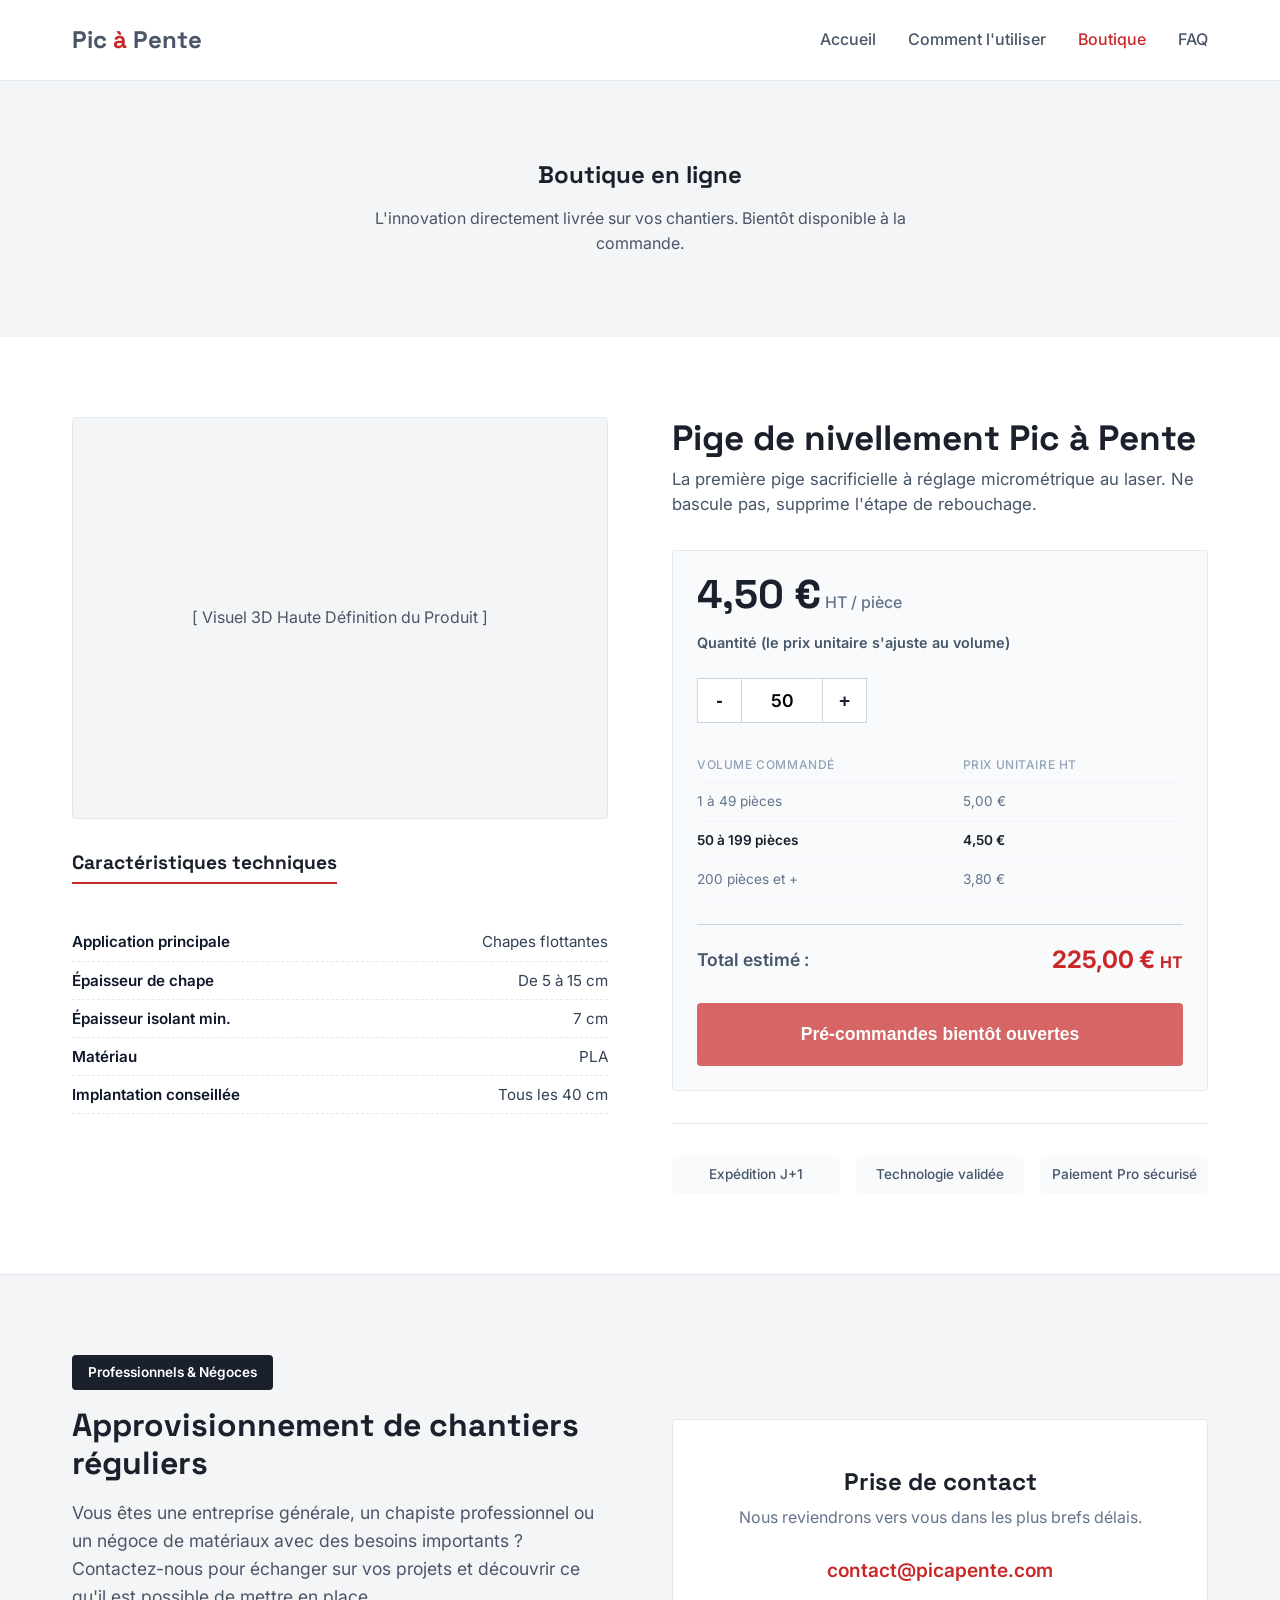
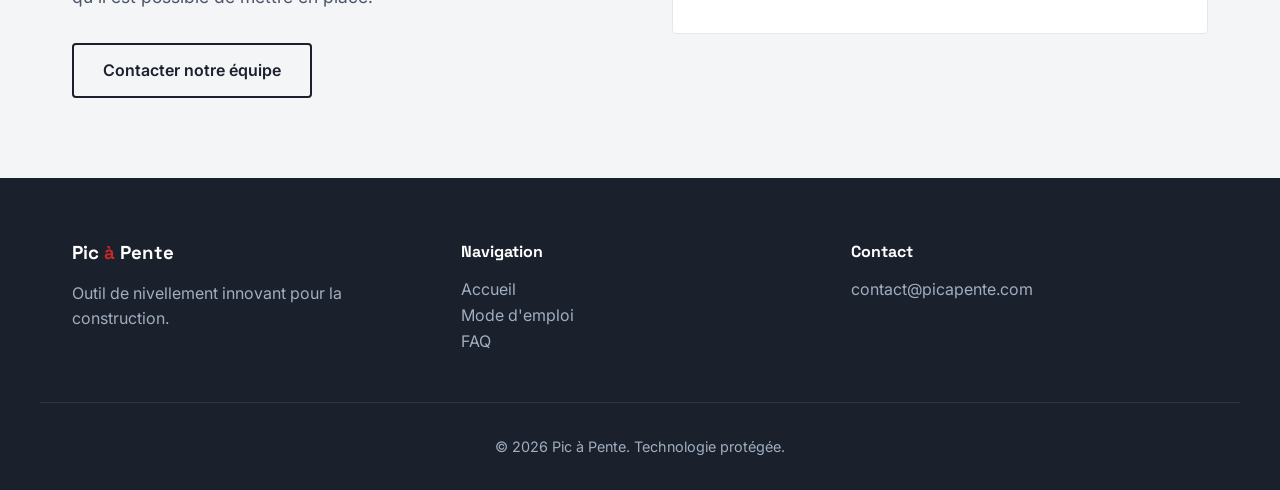
==== boutique.html @ 2825bd61 "Add files via upload" ====
<!DOCTYPE html>
<html lang="fr">
<head>
    <meta charset="UTF-8">
    <meta name="viewport" content="width=device-width, initial-scale=1.0">
    <title>Boutique Pic à Pente | Matériel de nivellement professionnel</title>
    <link href="https://fonts.googleapis.com/css2?family=Inter:wght@400;500;600;700&family=Space+Grotesk:wght@500;600;700&display=swap" rel="stylesheet">
    <link rel="stylesheet" href="style.css">
    <style>
        /* Styles spécifiques e-commerce BTP */
        .tech-list {
            list-style: none;
            padding: 0;
            margin: 1.5rem 0;
            font-size: 0.95rem;
            color: #334155;
        }
        .tech-list li {
            padding: 0.4rem 0;
            border-bottom: 1px dashed #e2e8f0;
            display: flex;
            justify-content: space-between;
        }
        .tech-list li span:first-child {
            font-weight: 600;
            color: #0f172a;
        }

        /* Grille tarifaire discrète */
        .discount-table {
            width: 100%;
            border-collapse: collapse;
            margin-bottom: 1.5rem;
            font-size: 0.85rem;
            color: #64748b;
        }
        .discount-table th, .discount-table td {
            padding: 0.5rem 0;
            text-align: left;
            border-bottom: 1px solid #f1f5f9;
        }
        .discount-table th {
            color: #94a3b8;
            font-weight: 500;
            text-transform: uppercase;
            font-size: 0.75rem;
            letter-spacing: 0.05em;
        }
        .row-active {
            color: var(--dark);
            font-weight: 600;
        }

        .cart-box {
            background: #f8fafc;
            border: 1px solid #e2e8f0;
            padding: 1.5rem;
            border-radius: 4px;
            margin-top: 1rem;
        }
        
        .price-huge {
            font-size: 2.5rem;
            font-weight: 700;
            color: var(--dark);
            line-height: 1;
            font-family: var(--font-head);
        }
        .price-ht {
            font-size: 1rem;
            color: #64748b;
            font-weight: 500;
        }

        .qty-controls {
            display: flex;
            align-items: center;
            gap: 0;
            margin: 1.5rem 0;
        }
        .qty-btn {
            background: var(--white);
            border: 1px solid #cbd5e1;
            color: var(--dark);
            font-size: 1.2rem;
            font-weight: bold;
            width: 45px;
            height: 45px;
            cursor: pointer;
            transition: 0.2s;
        }
        .qty-btn:hover { background: #f1f5f9; }
        .qty-input {
            width: 80px;
            height: 45px;
            text-align: center;
            font-size: 1.1rem;
            font-weight: 600;
            border: 1px solid #cbd5e1;
            border-left: none;
            border-right: none;
            font-family: var(--font-body);
        }
        /* Masquer les flèches natives de l'input number */
        .qty-input::-webkit-outer-spin-button,
        .qty-input::-webkit-inner-spin-button { -webkit-appearance: none; margin: 0; }
        .qty-input[type=number] { -moz-appearance: textfield; }

        .total-row {
            display: flex;
            justify-content: space-between;
            align-items: center;
            padding-top: 1rem;
            border-top: 1px solid #cbd5e1;
            margin-bottom: 1.5rem;
        }

        .reassurance-bar {
            display: grid;
            grid-template-columns: repeat(3, 1fr);
            gap: 1rem;
            margin-top: 2rem;
            padding-top: 2rem;
            border-top: 1px solid #e2e8f0;
            text-align: center;
        }
        .reassurance-item {
            font-size: 0.85rem;
            color: #475569;
            font-weight: 500;
            padding: 0.5rem;
            background: #f8fafc;
            border-radius: 4px;
        }
    </style>
</head>
<body>

    <nav class="navbar">
        <div class="container">
            <a href="index.html" class="logo">Pic <span class="text-red">à </span>Pente</a>
            <div class="menu-toggle">☰</div>
            <ul class="nav-links">
                <li><a href="index.html">Accueil</a></li>
                <li><a href="guide.html">Comment l'utiliser</a></li>
                <li><a href="boutique.html" class="text-red">Boutique</a></li>
                <li><a href="faq.html">FAQ</a></li>
            </ul>
        </div>
    </nav>

    <main>
        <!-- En-tête de page standard -->
        <section class="section bg-grey text-center">
            <div class="container">
                <h1>Boutique en ligne</h1>
                <p style="max-width: 600px; margin: 0 auto;">L'innovation directement livrée sur vos chantiers. Bientôt disponible à la commande.</p>
            </div>
        </section>

        <!-- FICHE PRODUIT BTP -->
        <section class="section">
            <div class="container grid-2" style="align-items: start; gap: 4rem;">
                
                <!-- Colonne Gauche : Visuels & Infos -->
                <div>
                    <!-- Visuel principal -->
                    <div style="background: var(--grey-bg); border: 1px solid #e2e8f0; border-radius: 4px; padding: 2rem; display: flex; align-items: center; justify-content: center; aspect-ratio: 4/3; margin-bottom: 2rem;">
                        <span style="color: var(--grey-text);">[ Visuel 3D Haute Définition du Produit ]</span>
                    </div>

                    <!-- Fiche Technique Rapide -->
                    <h3 style="font-size: 1.2rem; border-bottom: 2px solid var(--red); padding-bottom: 0.5rem; display: inline-block;">Caractéristiques techniques</h3>
                    <ul class="tech-list">
                        <li><span>Application principale</span> <span>Chapes flottantes</span></li>
                        <li><span>Épaisseur de chape</span> <span>De 5 à 15 cm</span></li>
                        <li><span>Épaisseur isolant min.</span> <span>7 cm</span></li>
                        <li><span>Matériau</span> <span>PLA</span></li>
                        <li><span>Implantation conseillée</span> <span>Tous les 40 cm</span></li>
                    </ul>
                </div>

                <!-- Colonne Droite : Achat & Tarification -->
                <div>
                    <h1 style="font-size: 2.2rem; margin-top: 0; margin-bottom: 0.5rem;">Pige de nivellement Pic à Pente</h1>
                    <p style="color: #475569; font-size: 1.05rem; margin-bottom: 2rem; line-height: 1.5;">
                        La première pige sacrificielle à réglage micrométrique au laser. Ne bascule pas, supprime l'étape de rebouchage.
                    </p>

                    <!-- Module d'Achat Dynamique -->
                    <div class="cart-box">
                        
                        <div style="margin-bottom: 1rem;">
                            <span class="price-huge" id="display-unit-price">5,00 €</span> <span class="price-ht">HT / pièce</span>
                        </div>

                        <label style="display: block; font-weight: 600; font-size: 0.9rem; color: #475569;">Quantité (le prix unitaire s'ajuste au volume)</label>
                        
                        <div class="qty-controls">
                            <button type="button" class="qty-btn" onclick="updateQty(-10)">-</button>
                            <input type="number" id="qty" class="qty-input" value="50" min="1" oninput="calculatePrice()">
                            <button type="button" class="qty-btn" onclick="updateQty(10)">+</button>
                        </div>

                        <!-- Grille Dégressive Discrète -->
                        <table class="discount-table" id="pricing-table">
                            <thead>
                                <tr>
                                    <th>Volume commandé</th>
                                    <th>Prix unitaire HT</th>
                                </tr>
                            </thead>
                            <tbody>
                                <tr id="row-tier1">
                                    <td>1 à 49 pièces</td>
                                    <td>5,00 €</td>
                                </tr>
                                <tr id="row-tier2" class="row-active">
                                    <td>50 à 199 pièces</td>
                                    <td>4,50 €</td>
                                </tr>
                                <tr id="row-tier3">
                                    <td>200 pièces et +</td>
                                    <td>3,80 €</td>
                                </tr>
                            </tbody>
                        </table>

                        <div class="total-row">
                            <span style="font-size: 1.1rem; font-weight: 600; color: #475569;">Total estimé :</span>
                            <span style="font-size: 1.5rem; font-weight: 700; color: var(--red);" id="display-total">225,00 € <span style="font-size: 1rem;">HT</span></span>
                        </div>

                        <button class="btn btn-primary" style="width: 100%; opacity: 0.7; cursor: not-allowed; padding: 1.2rem; font-size: 1.1rem; border-radius: 4px;">
                            Pré-commandes bientôt ouvertes
                        </button>
                    </div>

                    <!-- Réassurance BTP (Sans Emojis) -->
                    <div class="reassurance-bar">
                        <div class="reassurance-item">Expédition J+1</div>
                        <div class="reassurance-item">Technologie validée</div>
                        <div class="reassurance-item">Paiement Pro sécurisé</div>
                    </div>

                </div>

            </div>
        </section>

        <!-- ESPACE GROS CHANTIERS / PALETTES -->
        <section class="section bg-grey" style="border-top: 1px solid #e2e8f0;">
            <div class="container grid-2" style="align-items: center; gap: 4rem;">
                <div>
                    <span class="badge" style="background: var(--dark); color: white; border: none; margin-bottom: 1rem; border-radius: 4px;">Professionnels & Négoces</span>
                    <h2 style="font-family: var(--font-head); font-size: 2rem; margin-bottom: 1rem;">Approvisionnement de chantiers réguliers</h2>
                    <p style="font-size: 1.1rem; color: #4a5568; line-height: 1.6; margin-bottom: 2rem;">
                        Vous êtes une entreprise générale, un chapiste professionnel ou un négoce de matériaux avec des besoins importants ? Contactez-nous pour échanger sur vos projets et découvrir ce qu'il est possible de mettre en place.
                    </p>
                    <a href="mailto:contact@picapente.com?subject=Demande de contact - Volumes et chantiers" class="btn btn-outline" style="border-color: var(--dark); color: var(--dark); border-radius: 4px;">
                        Contacter notre équipe
                    </a>
                </div>
                <div style="background: var(--white); padding: 3rem; border-radius: 4px; text-align: center; border: 1px solid #e2e8f0;">
                    <h3 style="margin-bottom: 0.5rem; font-size: 1.5rem;">Prise de contact</h3>
                    <p style="color: #64748b; margin-bottom: 1.5rem;">Nous reviendrons vers vous dans les plus brefs délais.</p>
                    <p style="font-weight: 600; font-size: 1.2rem; color: var(--red);">contact@picapente.com</p>
                </div>
            </div>
        </section>
    </main>

    <footer class="footer">
        <div class="container grid-3">
            <div>
                <h3 style="color: var(--white);">Pic <span class="text-red">à </span>Pente</h3>
                <p>Outil de nivellement innovant pour la construction.</p>
            </div>
            <div>
                <h4 style="color: var(--white);">Navigation</h4>
                <ul style="list-style:none;">
                    <li><a href="index.html">Accueil</a></li>
                    <li><a href="guide.html">Mode d'emploi</a></li>
                    <li><a href="faq.html">FAQ</a></li>
                </ul>
            </div>
            <div>
                <h4 style="color: var(--white);">Contact</h4>
                <p>contact@picapente.com</p>
            </div>
        </div>
        <div class="container footer-bottom">
            <p>&copy; 2026 Pic à Pente. Technologie protégée.</p>
        </div>
    </footer>
    
    <!-- SCRIPT DE CALCUL DYNAMIQUE BTP -->
    <script>
        // Tarification HT
        const tiers = [
            { min: 1, max: 49, price: 5.00, rowId: 'row-tier1' },
            { min: 50, max: 199, price: 4.50, rowId: 'row-tier2' },
            { min: 200, max: Infinity, price: 3.80, rowId: 'row-tier3' }
        ];

        const qtyInput = document.getElementById('qty');
        const displayUnitPrice = document.getElementById('display-unit-price');
        const displayTotal = document.getElementById('display-total');

        // Formater en monnaie FR (ex: 4,50 €)
        function formatPrice(price) {
            return price.toLocaleString('fr-FR', { minimumFractionDigits: 2, maximumFractionDigits: 2 }) + ' €';
        }

        // Mettre à jour via les boutons + et -
        function updateQty(change) {
            let currentQty = parseInt(qtyInput.value) || 0;
            let newQty = currentQty + change;
            if (newQty < 1) newQty = 1;
            qtyInput.value = newQty;
            calculatePrice();
        }

        // Calculer les prix et mettre à jour l'interface
        function calculatePrice() {
            let qty = parseInt(qtyInput.value) || 1;
            if (qty < 1) {
                qty = 1;
                qtyInput.value = 1;
            }

            let currentTier = tiers[0];

            // Trouver le bon palier
            for (let tier of tiers) {
                document.getElementById(tier.rowId).classList.remove('row-active');
                if (qty >= tier.min && qty <= tier.max) {
                    currentTier = tier;
                }
            }

            // Activer la ligne du tableau correspondante
            document.getElementById(currentTier.rowId).classList.add('row-active');

            // Calculs
            let unitPrice = currentTier.price;
            let total = qty * unitPrice;

            // Mise à jour de l'affichage
            displayUnitPrice.textContent = formatPrice(unitPrice);
            displayTotal.innerHTML = formatPrice(total) + ' <span style="font-size: 1rem;">HT</span>';
        }

        // Init au chargement
        document.addEventListener("DOMContentLoaded", calculatePrice);
    </script>
</body>
</html>
---- style.css ----
/* =========================================
   VARIABLES & RESET
========================================= */
:root {
    --red: #C82828;
    --red-dark: #A01F1F;
    --grey-bg: #F4F5F7;
    --grey-text: #4A5568;
    --dark: #1A202C;
    --white: #FFFFFF;
    
    --font-head: 'Space Grotesk', sans-serif;
    --font-body: 'Inter', sans-serif;
    
    --radius: 8px;
    --transition: all 0.3s ease;
}

*, *::before, *::after {
    box-sizing: border-box;
    margin: 0;
    padding: 0;
}

html {
    scroll-behavior: smooth;
}

body {
    font-family: var(--font-body);
    color: var(--grey-text);
    background-color: var(--white);
    line-height: 1.6;
    overflow-x: hidden;
}

h1, h2, h3, h4 {
    font-family: var(--font-head);
    color: var(--dark);
    line-height: 1.2;
    margin-bottom: 1rem;
}

a {
    text-decoration: none;
    color: inherit;
}

/* =========================================
   LAYOUT & UTILITIES
========================================= */
.container {
    width: 100%;
    max-width: 1200px;
    margin: 0 auto;
    padding: 0 2rem;
}

.section {
    padding: 5rem 0;
}

.text-center { text-align: center; }
.text-red { color: var(--red); }
.bg-grey { background-color: var(--grey-bg); }

.grid-2, .grid-3 {
    display: grid;
    gap: 2rem;
}
.grid-2 { grid-template-columns: repeat(2, 1fr); }
.grid-3 { grid-template-columns: repeat(3, 1fr); }

/* =========================================
   COMPONENTS
========================================= */
.btn {
    display: inline-block;
    padding: 0.8rem 1.8rem;
    border-radius: var(--radius);
    font-weight: 600;
    transition: var(--transition);
    border: 2px solid transparent;
    cursor: pointer;
}
.btn-primary { background: var(--red); color: var(--white); }
.btn-primary:hover { background: var(--red-dark); }
.btn-outline { border-color: var(--red); color: var(--red); }
.btn-outline:hover { background: var(--red); color: var(--white); }

.badge {
    display: inline-block;
    background: var(--white);
    border: 1px solid var(--red);
    color: var(--red);
    padding: 0.4rem 1rem;
    border-radius: 50px;
    font-size: 0.85rem;
    font-weight: 600;
    margin-bottom: 1.5rem;
}

.card {
    background: var(--white);
    padding: 2.5rem;
    border-radius: var(--radius);
    box-shadow: 0 4px 6px rgba(0,0,0,0.05);
    border: 1px solid #E2E8F0;
    transition: var(--transition);
}
.card:hover { transform: translateY(-5px); box-shadow: 0 10px 15px rgba(0,0,0,0.1); }

/* =========================================
   NAVIGATION & FOOTER
========================================= */
.navbar {
    background: var(--white);
    border-bottom: 1px solid #E2E8F0;
    position: sticky;
    top: 0;
    z-index: 1000;
}
.navbar .container {
    display: flex;
    justify-content: space-between;
    align-items: center;
    height: 80px;
}
.logo {
    font-family: var(--font-head);
    font-size: 1.5rem;
    font-weight: 700;
}
.nav-links {
    display: flex;
    gap: 2rem;
    list-style: none;
}
.nav-links a { font-weight: 500; transition: var(--transition); }
.nav-links a:hover { color: var(--red); }
.menu-toggle { display: none; font-size: 1.5rem; cursor: pointer; color: var(--dark); }

.footer {
    background: var(--dark);
    color: var(--white);
    padding: 4rem 0 2rem;
    margin-top: auto;
}
.footer p, .footer a { color: #A0AEC0; }
.footer a:hover { color: var(--white); }
.footer-bottom { text-align: center; margin-top: 3rem; padding-top: 2rem; border-top: 1px solid #2D3748; font-size: 0.9rem; }

/* =========================================
   PAGE SPECIFICS (FAQ)
========================================= */
.faq-item {
    border-bottom: 1px solid #E2E8F0;
    padding: 1.5rem 0;
}
.faq-question {
    display: flex;
    justify-content: space-between;
    align-items: center;
    cursor: pointer;
    font-family: var(--font-head);
    font-weight: 600;
    font-size: 1.1rem;
    color: var(--dark);
}
.faq-answer {
    max-height: 0;
    overflow: hidden;
    transition: max-height 0.3s ease;
}
.faq-answer p { margin-top: 1rem; }
.faq-item.active .faq-answer { max-height: 300px; }
.faq-item.active .faq-question { color: var(--red); }
.faq-icon { transition: transform 0.3s ease; font-size: 1.2rem; }
.faq-item.active .faq-icon { transform: rotate(45deg); }

/* =========================================
   RESPONSIVE (MOBILE)
========================================= */
@media (max-width: 768px) {
    .grid-2, .grid-3 { grid-template-columns: 1fr; }
    .section { padding: 3rem 0; }
    
    /* Menu Mobile */
    .menu-toggle { display: block; }
    .nav-links {
        position: absolute;
        top: 80px;
        left: 0;
        width: 100%;
        background: var(--white);
        flex-direction: column;
        gap: 0;
        border-bottom: 1px solid #E2E8F0;
        clip-path: polygon(0 0, 100% 0, 100% 0, 0 0);
        transition: clip-path 0.3s ease-in-out;
    }
    .nav-links.active { clip-path: polygon(0 0, 100% 0, 100% 100%, 0 100%); }
    .nav-links li { text-align: center; padding: 1rem; border-top: 1px solid #F4F5F7; }
    
    h1 { font-size: 2.5rem; }
}
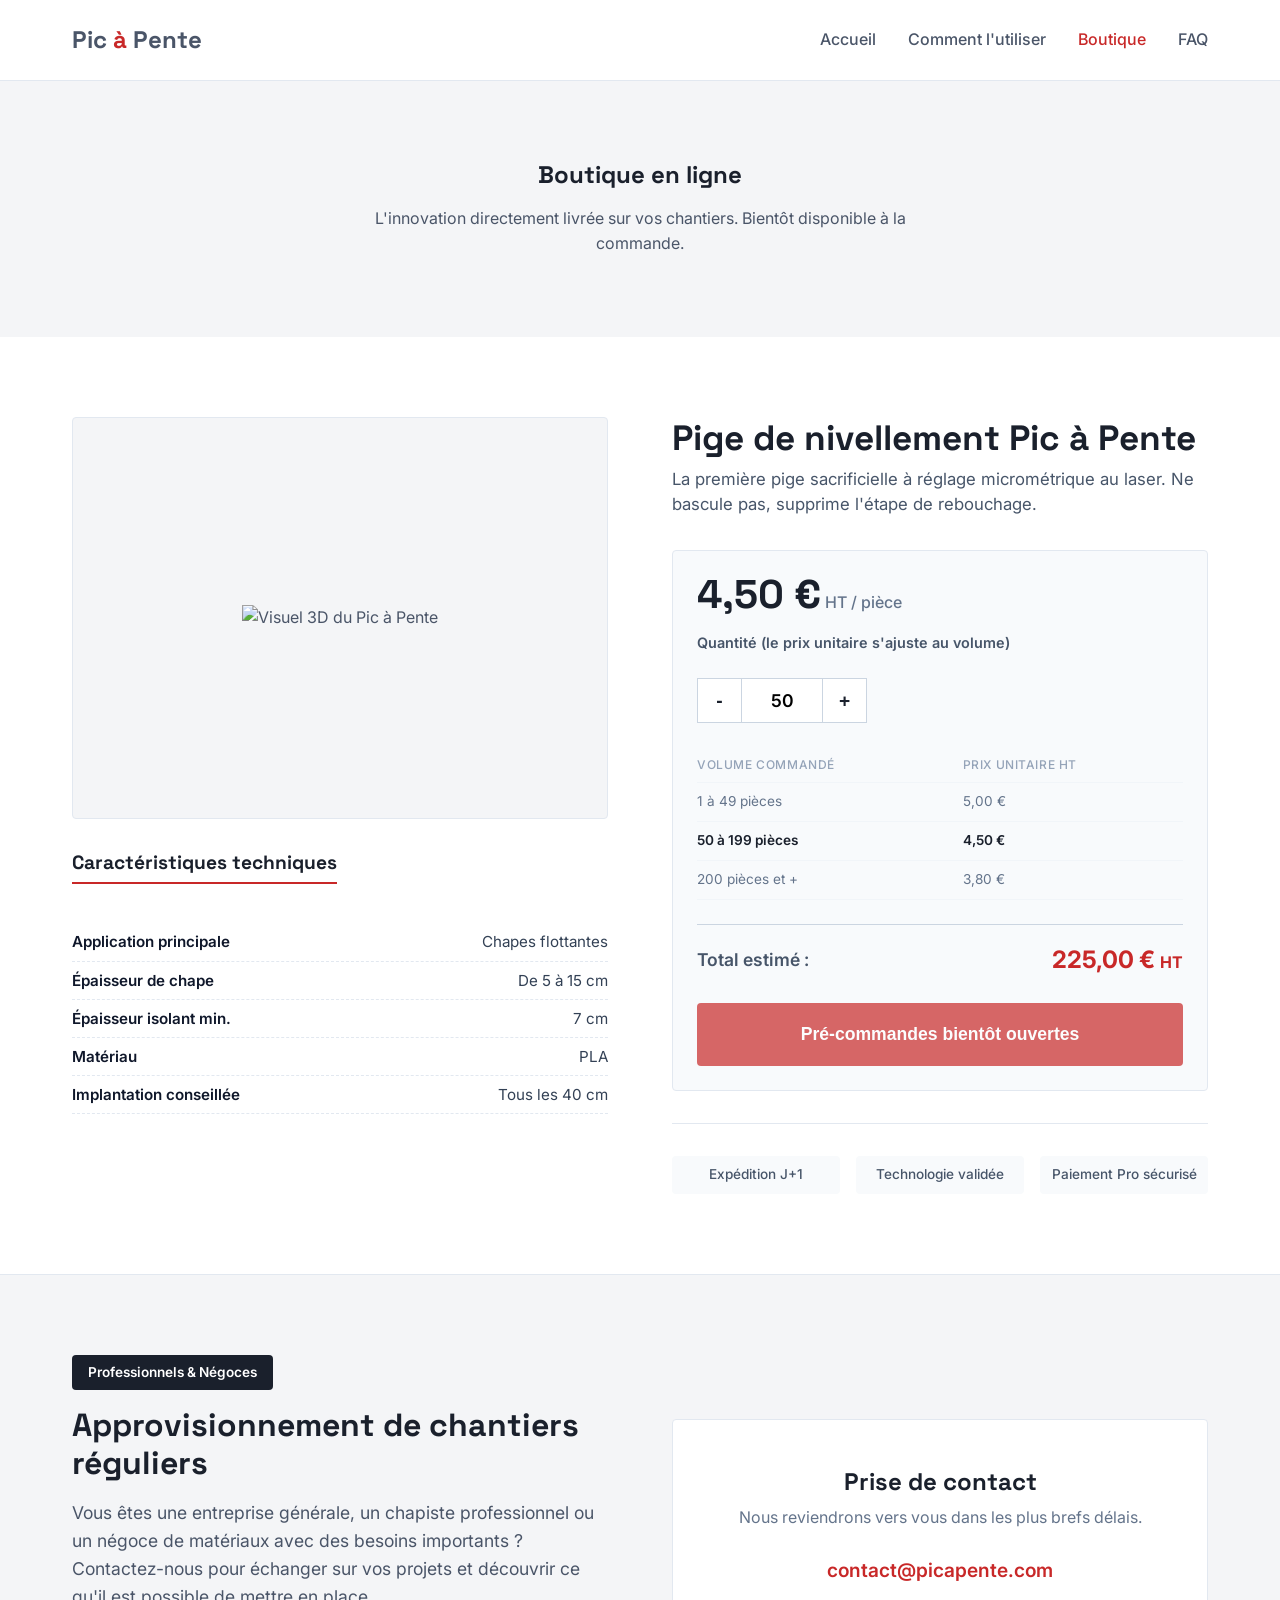
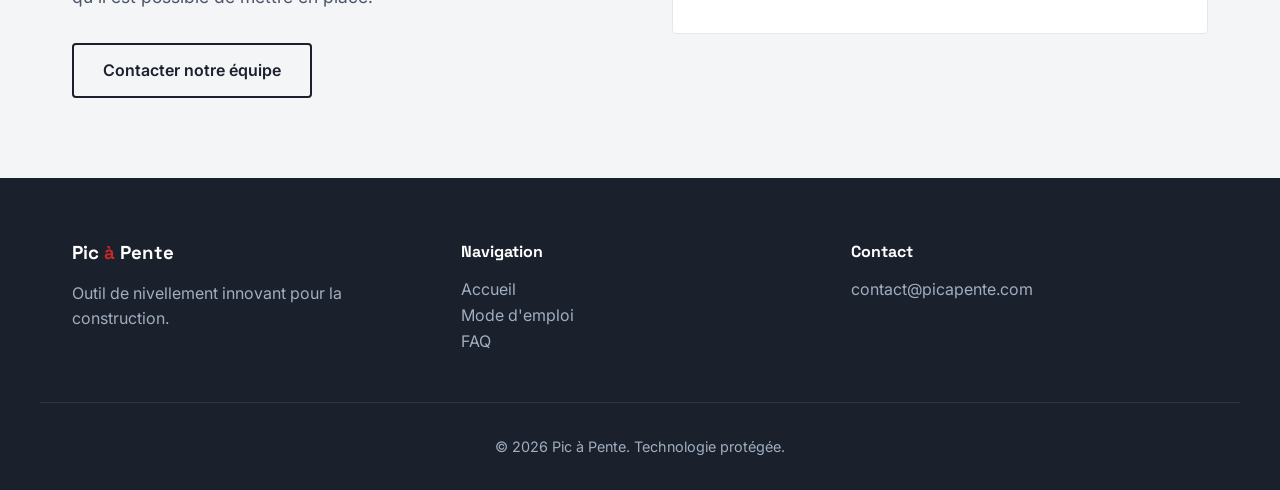
==== commit 79f2dc53: "Update boutique.html" ====
--- a/boutique.html
+++ b/boutique.html
@@ -165,8 +165,10 @@
                 <!-- Colonne Gauche : Visuels & Infos -->
                 <div>
                     <!-- Visuel principal -->
-                    <div style="background: var(--grey-bg); border: 1px solid #e2e8f0; border-radius: 4px; padding: 2rem; display: flex; align-items: center; justify-content: center; aspect-ratio: 4/3; margin-bottom: 2rem;">
-                        <span style="color: var(--grey-text);">[ Visuel 3D Haute Définition du Produit ]</span>
+                    <div style="background: var(--grey-bg); border: 1px solid #e2e8f0; border-radius: 4px; padding: 1rem; display: flex; align-items: center; justify-content: center; aspect-ratio: 4/3; margin-bottom: 2rem; overflow: hidden;">
+                        
+                        <img src="images/ton-image.png" alt="Visuel 3D du Pic à Pente" style="max-width: 100%; max-height: 100%; object-fit: contain;">
+                    
                     </div>
 
                     <!-- Fiche Technique Rapide -->
@@ -355,4 +357,4 @@
         document.addEventListener("DOMContentLoaded", calculatePrice);
     </script>
 </body>
-</html>+</html>
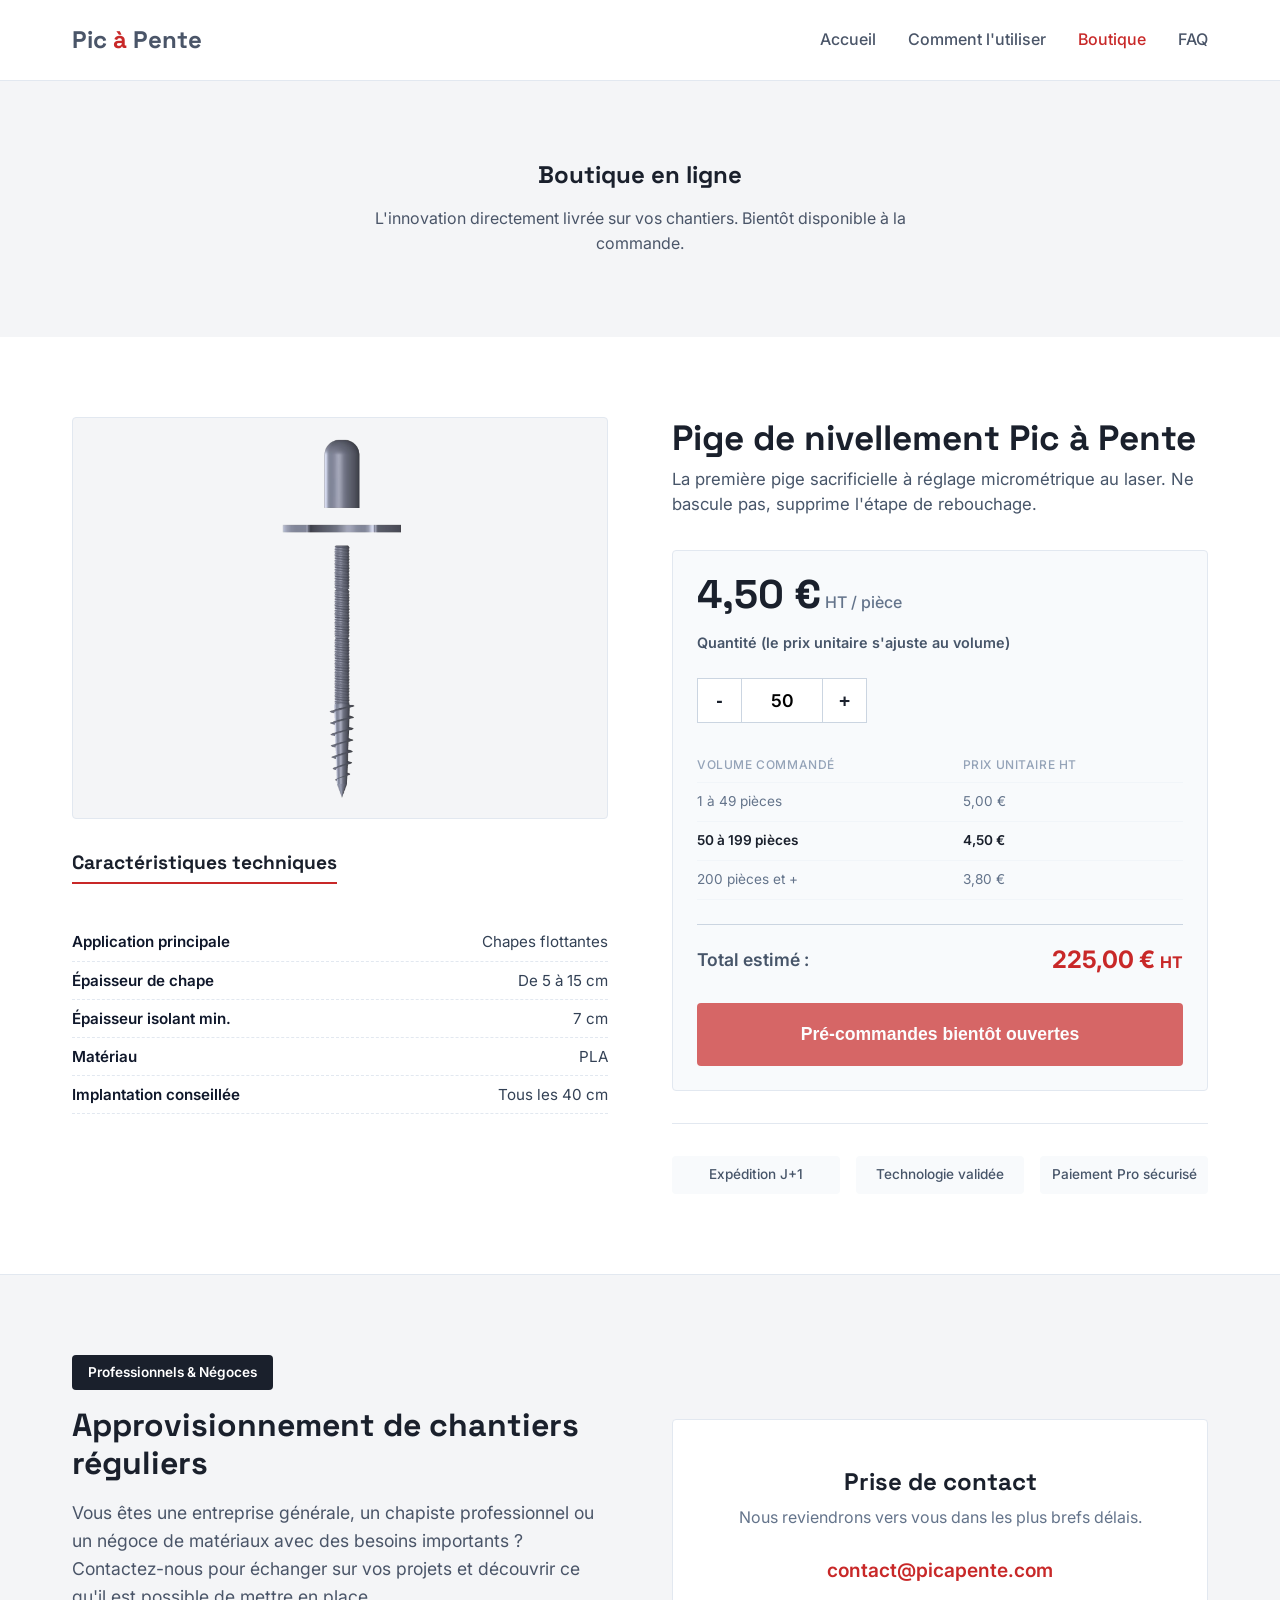
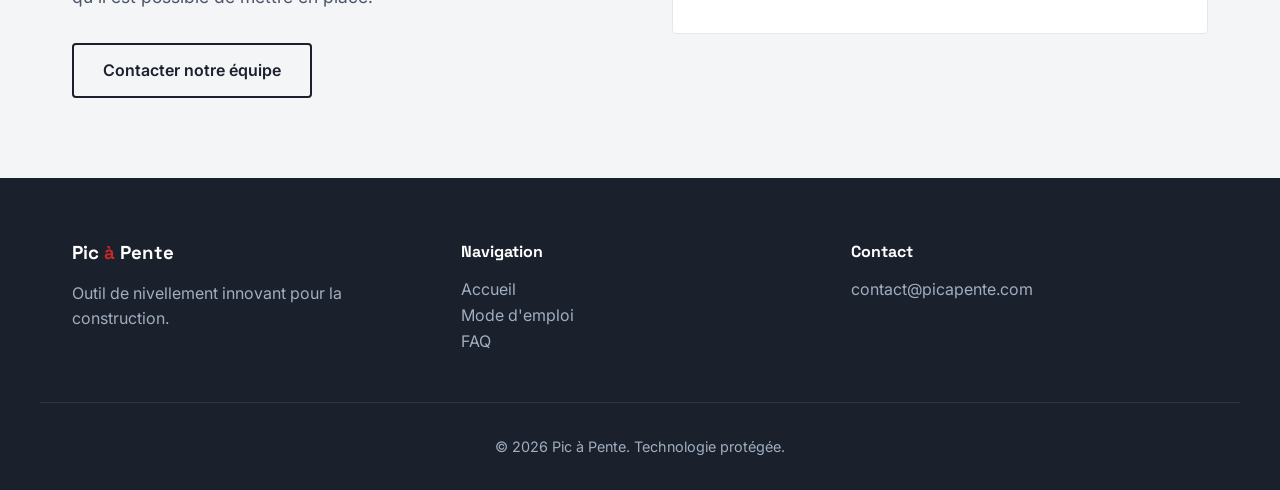
==== commit 0156bdca: "Update boutique.html" ====
--- a/boutique.html
+++ b/boutique.html
@@ -167,7 +167,7 @@
                     <!-- Visuel principal -->
                     <div style="background: var(--grey-bg); border: 1px solid #e2e8f0; border-radius: 4px; padding: 1rem; display: flex; align-items: center; justify-content: center; aspect-ratio: 4/3; margin-bottom: 2rem; overflow: hidden;">
                         
-                        <img src="images/ton-image.png" alt="Visuel 3D du Pic à Pente" style="max-width: 100%; max-height: 100%; object-fit: contain;">
+                        <img src="images/picapentes.png" alt="Visuel 3D du Pic à Pente" style="max-width: 100%; max-height: 100%; object-fit: contain;">
                     
                     </div>
 
@@ -300,9 +300,9 @@
     <script>
         // Tarification HT
         const tiers = [
-            { min: 1, max: 49, price: 5.00, rowId: 'row-tier1' },
+            { min: 1, max: 49, price: 6.00, rowId: 'row-tier1' },
             { min: 50, max: 199, price: 4.50, rowId: 'row-tier2' },
-            { min: 200, max: Infinity, price: 3.80, rowId: 'row-tier3' }
+            { min: 200, max: Infinity, price: 3.90, rowId: 'row-tier3' }
         ];
 
         const qtyInput = document.getElementById('qty');
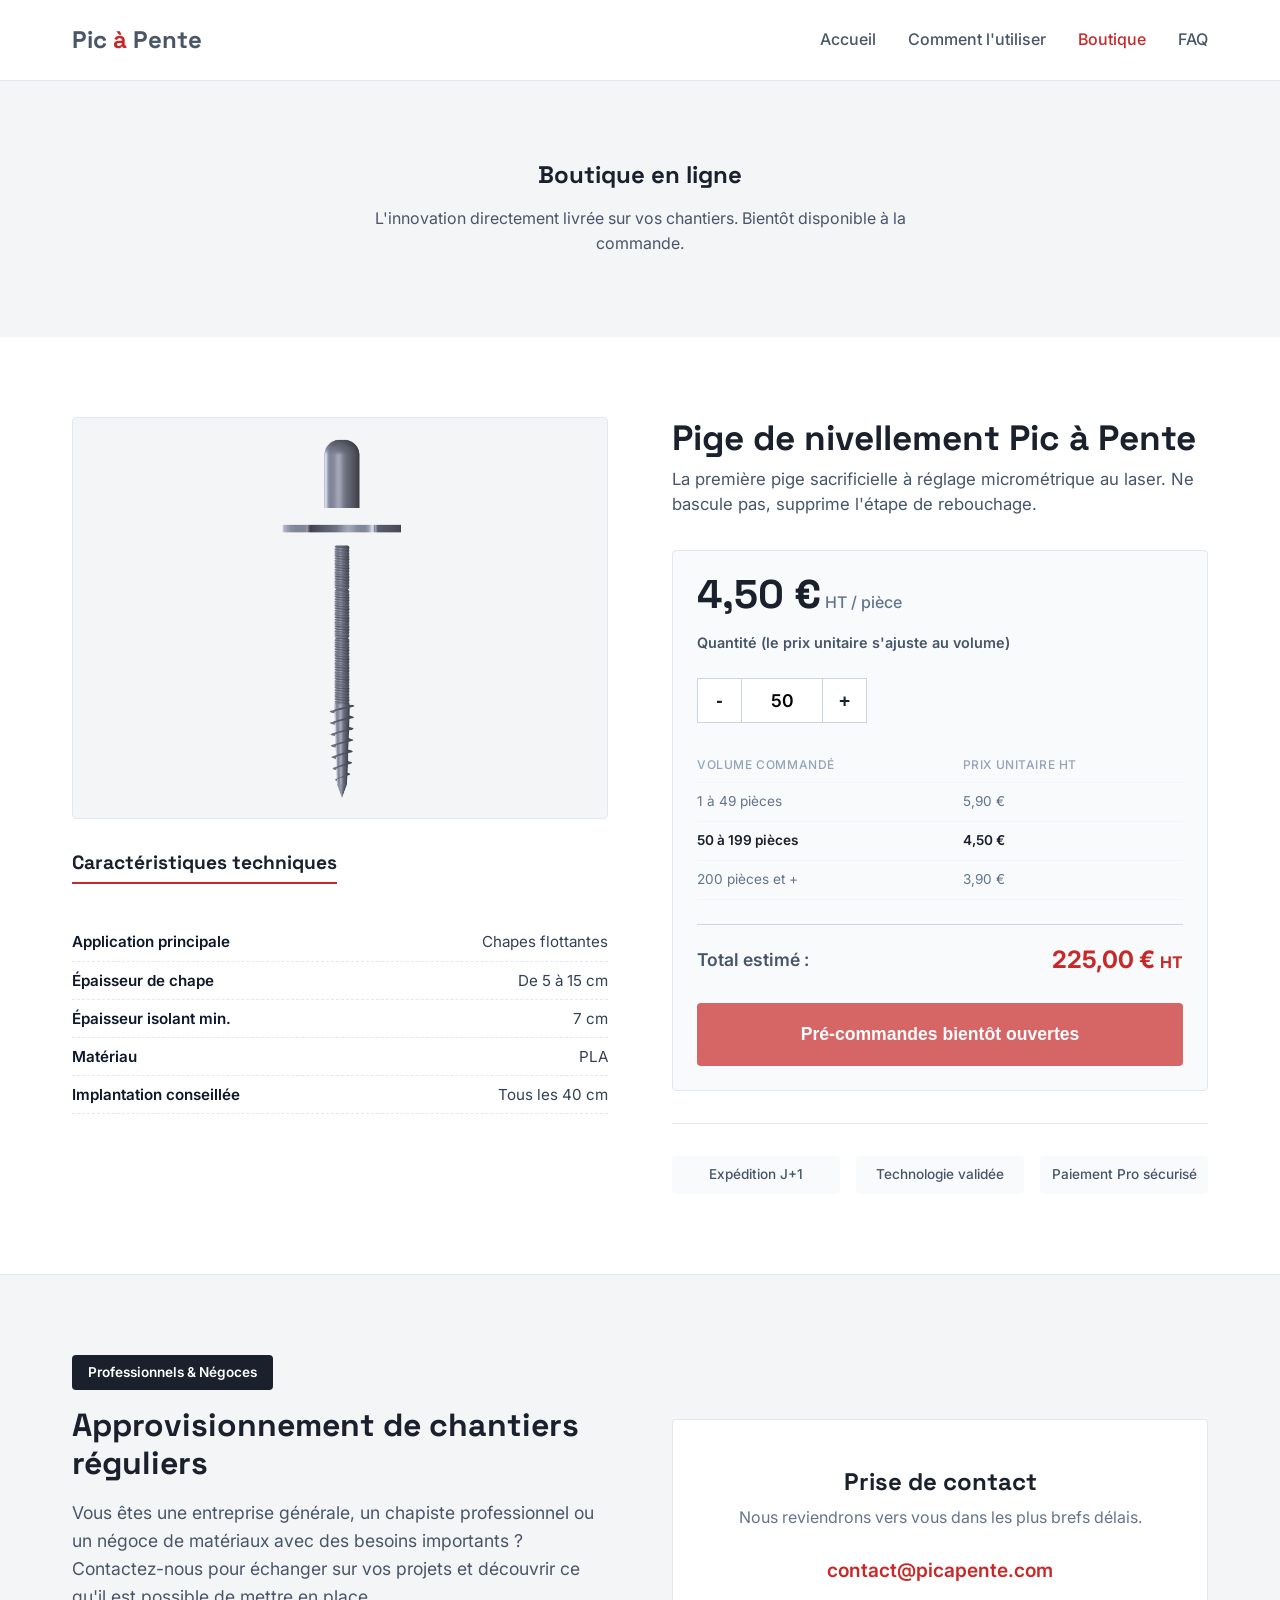
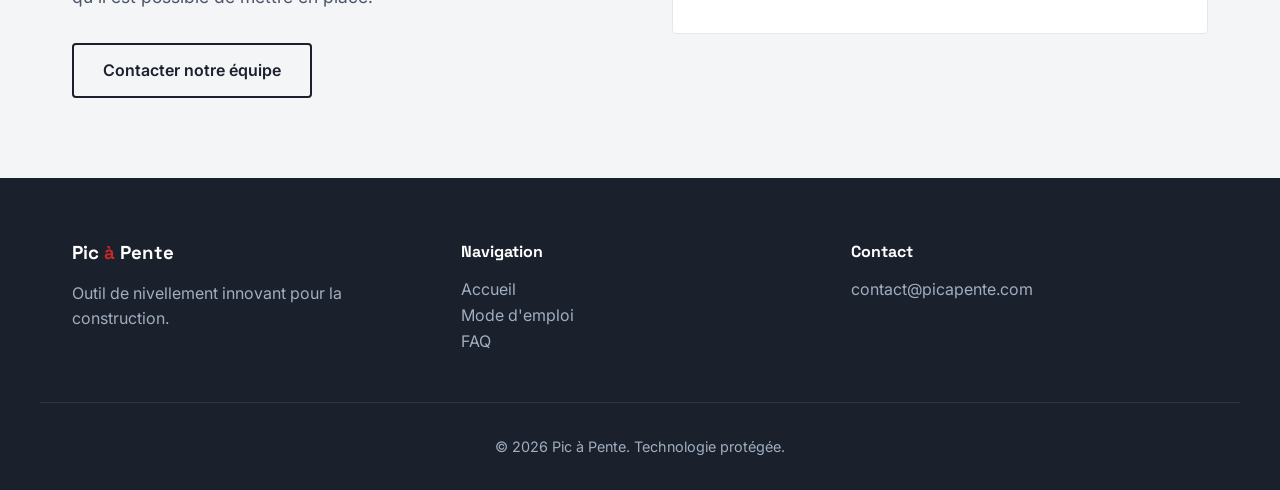
==== commit 1b353bc4: "Update boutique.html" ====
--- a/boutique.html
+++ b/boutique.html
@@ -193,7 +193,7 @@
                     <div class="cart-box">
                         
                         <div style="margin-bottom: 1rem;">
-                            <span class="price-huge" id="display-unit-price">5,00 €</span> <span class="price-ht">HT / pièce</span>
+                            <span class="price-huge" id="display-unit-price">5,90 €</span> <span class="price-ht">HT / pièce</span>
                         </div>
 
                         <label style="display: block; font-weight: 600; font-size: 0.9rem; color: #475569;">Quantité (le prix unitaire s'ajuste au volume)</label>
@@ -215,7 +215,7 @@
                             <tbody>
                                 <tr id="row-tier1">
                                     <td>1 à 49 pièces</td>
-                                    <td>5,00 €</td>
+                                    <td>5,90 €</td>
                                 </tr>
                                 <tr id="row-tier2" class="row-active">
                                     <td>50 à 199 pièces</td>
@@ -223,7 +223,7 @@
                                 </tr>
                                 <tr id="row-tier3">
                                     <td>200 pièces et +</td>
-                                    <td>3,80 €</td>
+                                    <td>3,90 €</td>
                                 </tr>
                             </tbody>
                         </table>
@@ -300,7 +300,7 @@
     <script>
         // Tarification HT
         const tiers = [
-            { min: 1, max: 49, price: 6.00, rowId: 'row-tier1' },
+            { min: 1, max: 49, price: 5.90, rowId: 'row-tier1' },
             { min: 50, max: 199, price: 4.50, rowId: 'row-tier2' },
             { min: 200, max: Infinity, price: 3.90, rowId: 'row-tier3' }
         ];
